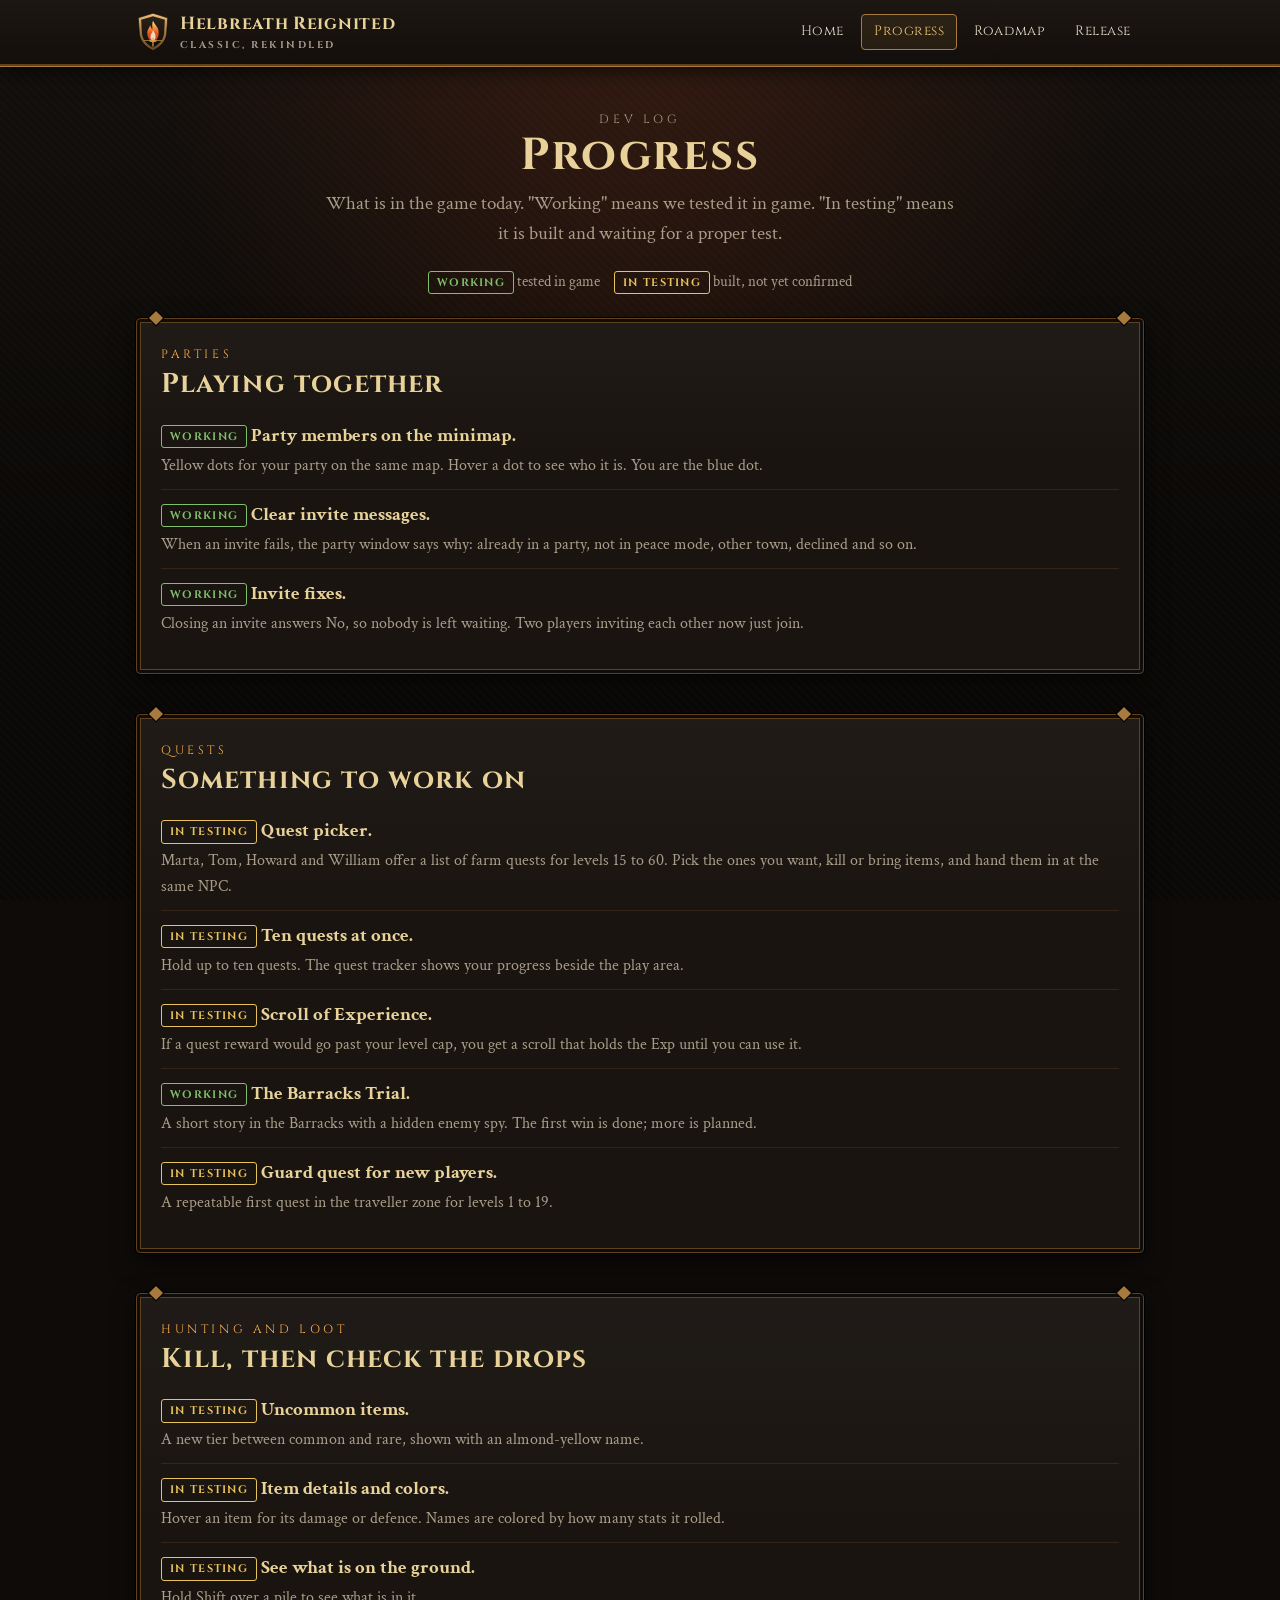
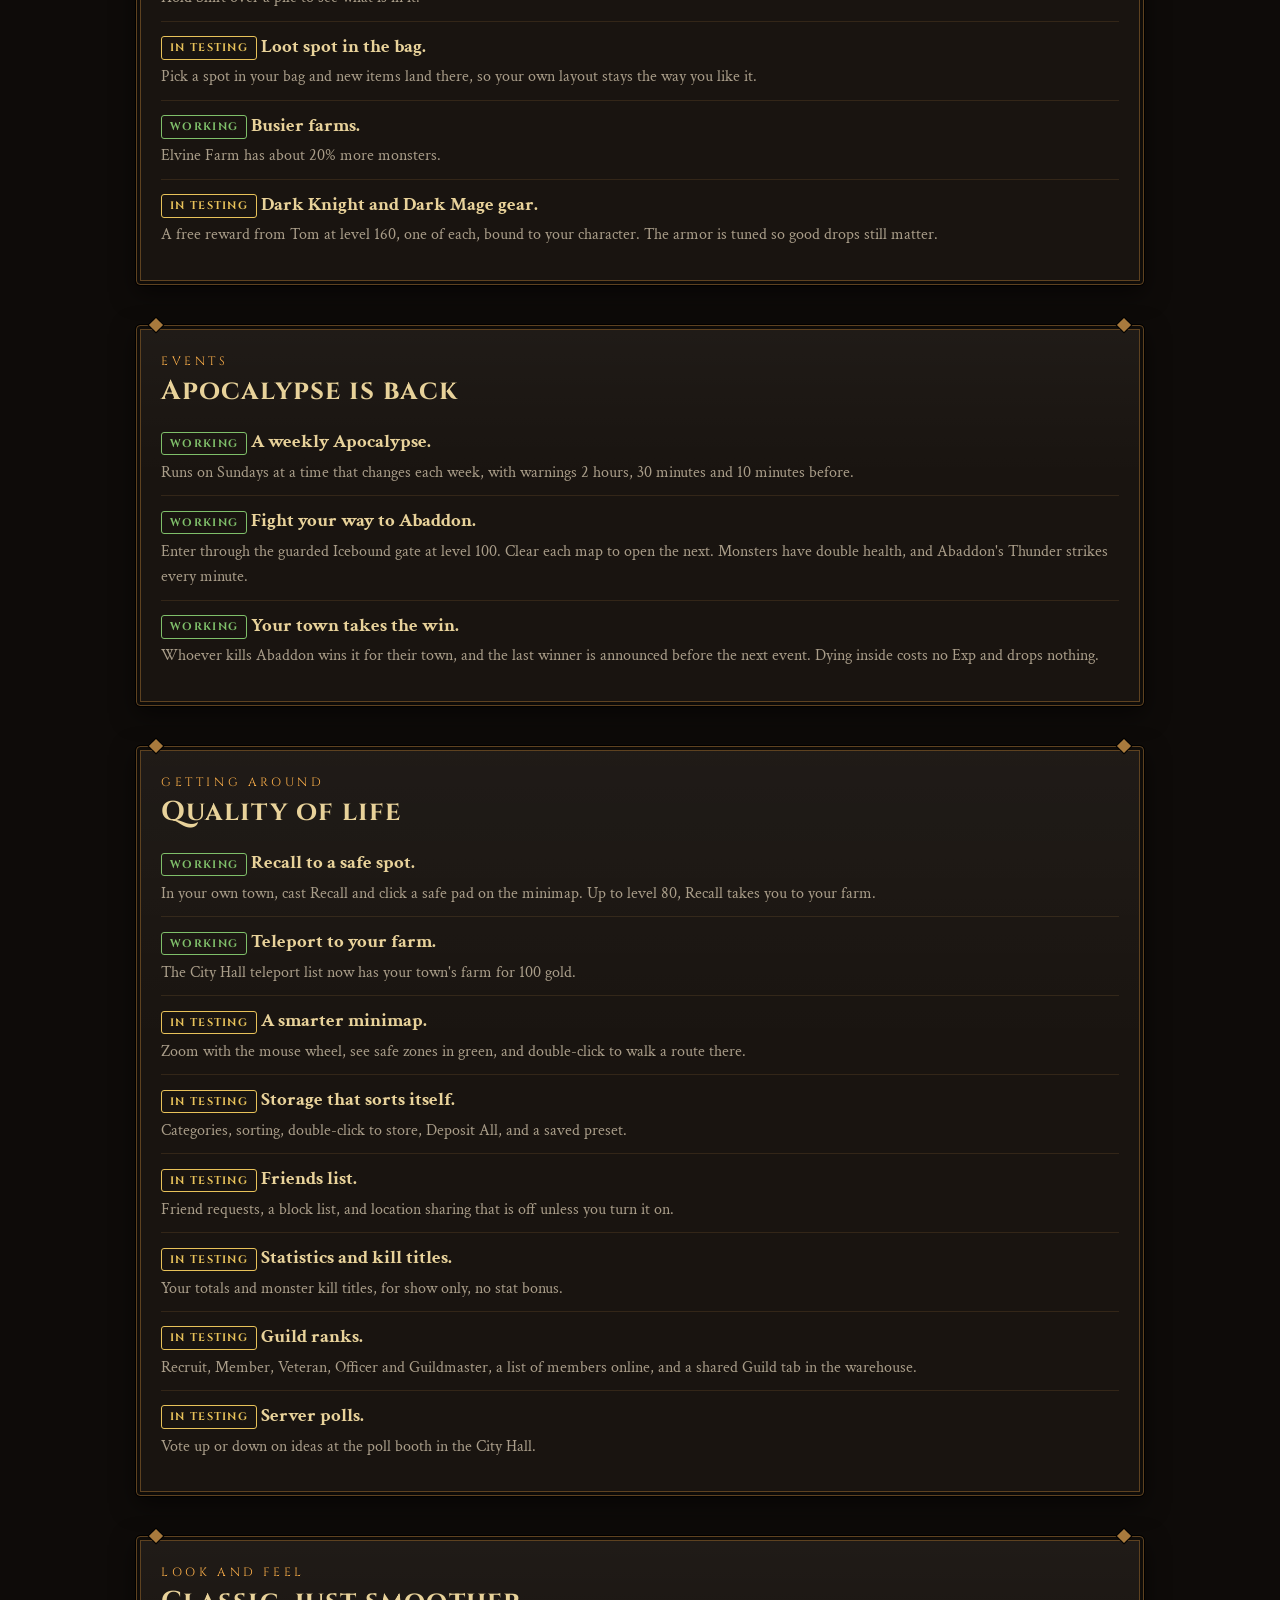
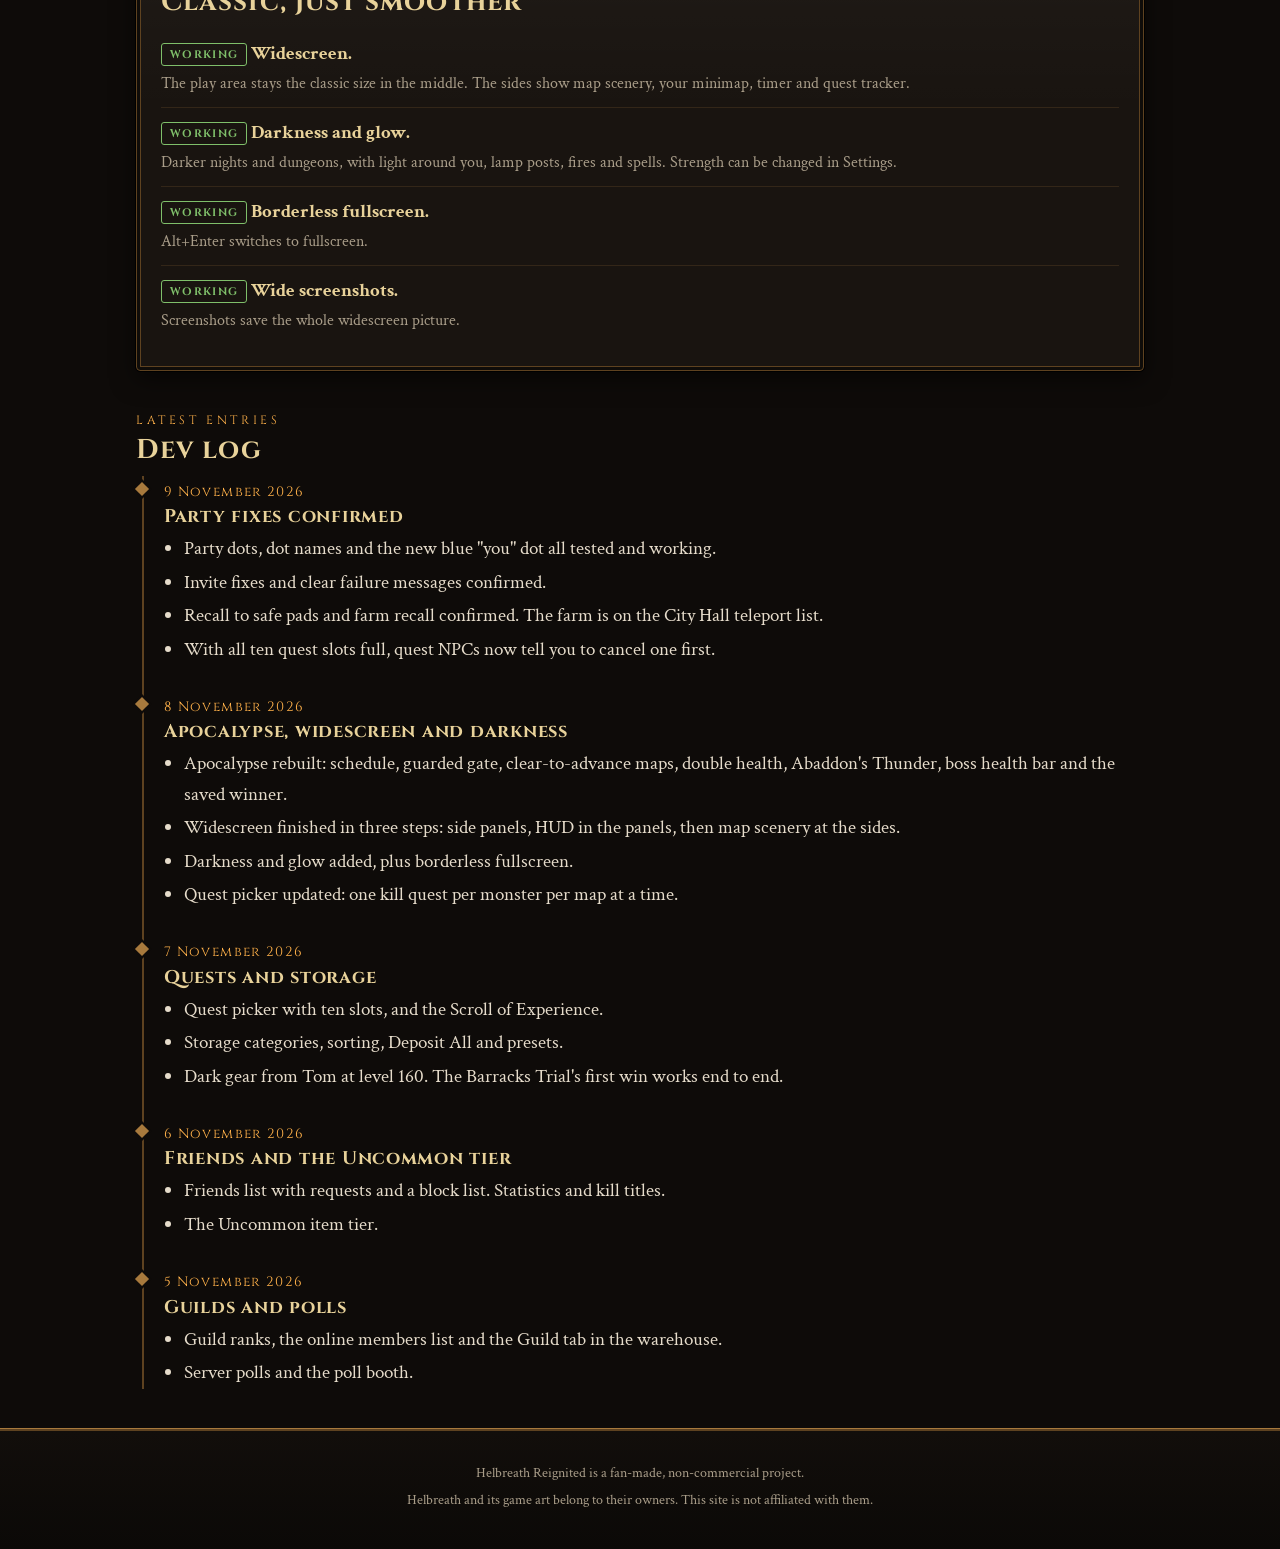
==== progress.html @ b77d5510 "First version of the Helbreath Reignited website Home, Progress and Roadmap pages, release date TBA." ====
<!doctype html>
<html lang="en">
<head>
  <meta charset="utf-8">
  <meta name="viewport" content="width=device-width, initial-scale=1">
  <title>Progress - Helbreath Reignited</title>
  <meta name="description" content="What is built, what is being tested, and the latest dev log for Helbreath Reignited.">
  <link rel="icon" href="img/logo.svg" type="image/svg+xml">
  <link rel="preconnect" href="https://fonts.googleapis.com">
  <link rel="preconnect" href="https://fonts.gstatic.com" crossorigin>
  <link href="https://fonts.googleapis.com/css2?family=Cinzel:wght@500;700&family=Crimson+Text:ital,wght@0,400;0,600;1,400&display=swap" rel="stylesheet">
  <link rel="stylesheet" href="style.css">
</head>
<body>
  <header class="site-header">
    <div class="wrap">
      <a class="brand" href="index.html"><img src="img/logo.svg" alt="" width="34" height="40"><span>Helbreath Reignited<small>CLASSIC, REKINDLED</small></span></a>
      <nav class="nav" aria-label="Main">
        <a href="index.html">Home</a>
        <a href="progress.html" aria-current="page">Progress</a>
        <a href="roadmap.html">Roadmap</a>
        <a href="index.html#release">Release</a>
      </nav>
    </div>
  </header>

  <main class="wrap">
    <div class="page-title">
      <p class="eyebrow">Dev log</p>
      <h1>Progress</h1>
      <p>What is in the game today. "Working" means we tested it in game. "In testing" means it is built and waiting for a proper test.</p>
    </div>

    <div class="legend">
      <span><span class="tag ok">Working</span> tested in game</span>
      <span><span class="tag test">In testing</span> built, not yet confirmed</span>
    </div>

    <section class="panel">
      <p class="eyebrow">Parties</p>
      <h2>Playing together</h2>
      <ul class="list">
        <li><span class="tag ok">Working</span> <strong>Party members on the minimap.</strong><p>Yellow dots for your party on the same map. Hover a dot to see who it is. You are the blue dot.</p></li>
        <li><span class="tag ok">Working</span> <strong>Clear invite messages.</strong><p>When an invite fails, the party window says why: already in a party, not in peace mode, other town, declined and so on.</p></li>
        <li><span class="tag ok">Working</span> <strong>Invite fixes.</strong><p>Closing an invite answers No, so nobody is left waiting. Two players inviting each other now just join.</p></li>
      </ul>
    </section>

    <section class="panel">
      <p class="eyebrow">Quests</p>
      <h2>Something to work on</h2>
      <ul class="list">
        <li><span class="tag test">In testing</span> <strong>Quest picker.</strong><p>Marta, Tom, Howard and William offer a list of farm quests for levels 15 to 60. Pick the ones you want, kill or bring items, and hand them in at the same NPC.</p></li>
        <li><span class="tag test">In testing</span> <strong>Ten quests at once.</strong><p>Hold up to ten quests. The quest tracker shows your progress beside the play area.</p></li>
        <li><span class="tag test">In testing</span> <strong>Scroll of Experience.</strong><p>If a quest reward would go past your level cap, you get a scroll that holds the Exp until you can use it.</p></li>
        <li><span class="tag ok">Working</span> <strong>The Barracks Trial.</strong><p>A short story in the Barracks with a hidden enemy spy. The first win is done; more is planned.</p></li>
        <li><span class="tag test">In testing</span> <strong>Guard quest for new players.</strong><p>A repeatable first quest in the traveller zone for levels 1 to 19.</p></li>
      </ul>
    </section>

    <section class="panel">
      <p class="eyebrow">Hunting and loot</p>
      <h2>Kill, then check the drops</h2>
      <ul class="list">
        <li><span class="tag test">In testing</span> <strong>Uncommon items.</strong><p>A new tier between common and rare, shown with an almond-yellow name.</p></li>
        <li><span class="tag test">In testing</span> <strong>Item details and colors.</strong><p>Hover an item for its damage or defence. Names are colored by how many stats it rolled.</p></li>
        <li><span class="tag test">In testing</span> <strong>See what is on the ground.</strong><p>Hold Shift over a pile to see what is in it.</p></li>
        <li><span class="tag test">In testing</span> <strong>Loot spot in the bag.</strong><p>Pick a spot in your bag and new items land there, so your own layout stays the way you like it.</p></li>
        <li><span class="tag ok">Working</span> <strong>Busier farms.</strong><p>Elvine Farm has about 20% more monsters.</p></li>
        <li><span class="tag test">In testing</span> <strong>Dark Knight and Dark Mage gear.</strong><p>A free reward from Tom at level 160, one of each, bound to your character. The armor is tuned so good drops still matter.</p></li>
      </ul>
    </section>

    <section class="panel">
      <p class="eyebrow">Events</p>
      <h2>Apocalypse is back</h2>
      <ul class="list">
        <li><span class="tag ok">Working</span> <strong>A weekly Apocalypse.</strong><p>Runs on Sundays at a time that changes each week, with warnings 2 hours, 30 minutes and 10 minutes before.</p></li>
        <li><span class="tag ok">Working</span> <strong>Fight your way to Abaddon.</strong><p>Enter through the guarded Icebound gate at level 100. Clear each map to open the next. Monsters have double health, and Abaddon's Thunder strikes every minute.</p></li>
        <li><span class="tag ok">Working</span> <strong>Your town takes the win.</strong><p>Whoever kills Abaddon wins it for their town, and the last winner is announced before the next event. Dying inside costs no Exp and drops nothing.</p></li>
      </ul>
    </section>

    <section class="panel">
      <p class="eyebrow">Getting around</p>
      <h2>Quality of life</h2>
      <ul class="list">
        <li><span class="tag ok">Working</span> <strong>Recall to a safe spot.</strong><p>In your own town, cast Recall and click a safe pad on the minimap. Up to level 80, Recall takes you to your farm.</p></li>
        <li><span class="tag ok">Working</span> <strong>Teleport to your farm.</strong><p>The City Hall teleport list now has your town's farm for 100 gold.</p></li>
        <li><span class="tag test">In testing</span> <strong>A smarter minimap.</strong><p>Zoom with the mouse wheel, see safe zones in green, and double-click to walk a route there.</p></li>
        <li><span class="tag test">In testing</span> <strong>Storage that sorts itself.</strong><p>Categories, sorting, double-click to store, Deposit All, and a saved preset.</p></li>
        <li><span class="tag test">In testing</span> <strong>Friends list.</strong><p>Friend requests, a block list, and location sharing that is off unless you turn it on.</p></li>
        <li><span class="tag test">In testing</span> <strong>Statistics and kill titles.</strong><p>Your totals and monster kill titles, for show only, no stat bonus.</p></li>
        <li><span class="tag test">In testing</span> <strong>Guild ranks.</strong><p>Recruit, Member, Veteran, Officer and Guildmaster, a list of members online, and a shared Guild tab in the warehouse.</p></li>
        <li><span class="tag test">In testing</span> <strong>Server polls.</strong><p>Vote up or down on ideas at the poll booth in the City Hall.</p></li>
      </ul>
    </section>

    <section class="panel">
      <p class="eyebrow">Look and feel</p>
      <h2>Classic, just smoother</h2>
      <ul class="list">
        <li><span class="tag ok">Working</span> <strong>Widescreen.</strong><p>The play area stays the classic size in the middle. The sides show map scenery, your minimap, timer and quest tracker.</p></li>
        <li><span class="tag ok">Working</span> <strong>Darkness and glow.</strong><p>Darker nights and dungeons, with light around you, lamp posts, fires and spells. Strength can be changed in Settings.</p></li>
        <li><span class="tag ok">Working</span> <strong>Borderless fullscreen.</strong><p>Alt+Enter switches to fullscreen.</p></li>
        <li><span class="tag ok">Working</span> <strong>Wide screenshots.</strong><p>Screenshots save the whole widescreen picture.</p></li>
      </ul>
    </section>

    <section>
      <p class="eyebrow">Latest entries</p>
      <h2>Dev log</h2>
      <div class="log">
        <div class="log-entry">
          <time datetime="2026-11-09">9 November 2026</time>
          <h3>Party fixes confirmed</h3>
          <ul>
            <li>Party dots, dot names and the new blue "you" dot all tested and working.</li>
            <li>Invite fixes and clear failure messages confirmed.</li>
            <li>Recall to safe pads and farm recall confirmed. The farm is on the City Hall teleport list.</li>
            <li>With all ten quest slots full, quest NPCs now tell you to cancel one first.</li>
          </ul>
        </div>
        <div class="log-entry">
          <time datetime="2026-11-08">8 November 2026</time>
          <h3>Apocalypse, widescreen and darkness</h3>
          <ul>
            <li>Apocalypse rebuilt: schedule, guarded gate, clear-to-advance maps, double health, Abaddon's Thunder, boss health bar and the saved winner.</li>
            <li>Widescreen finished in three steps: side panels, HUD in the panels, then map scenery at the sides.</li>
            <li>Darkness and glow added, plus borderless fullscreen.</li>
            <li>Quest picker updated: one kill quest per monster per map at a time.</li>
          </ul>
        </div>
        <div class="log-entry">
          <time datetime="2026-11-07">7 November 2026</time>
          <h3>Quests and storage</h3>
          <ul>
            <li>Quest picker with ten slots, and the Scroll of Experience.</li>
            <li>Storage categories, sorting, Deposit All and presets.</li>
            <li>Dark gear from Tom at level 160. The Barracks Trial's first win works end to end.</li>
          </ul>
        </div>
        <div class="log-entry">
          <time datetime="2026-11-06">6 November 2026</time>
          <h3>Friends and the Uncommon tier</h3>
          <ul>
            <li>Friends list with requests and a block list. Statistics and kill titles.</li>
            <li>The Uncommon item tier.</li>
          </ul>
        </div>
        <div class="log-entry">
          <time datetime="2026-11-05">5 November 2026</time>
          <h3>Guilds and polls</h3>
          <ul>
            <li>Guild ranks, the online members list and the Guild tab in the warehouse.</li>
            <li>Server polls and the poll booth.</li>
          </ul>
        </div>
      </div>
    </section>
  </main>

  <footer class="site-footer">
    <div class="wrap">
      <p>Helbreath Reignited is a fan-made, non-commercial project.</p>
      <p>Helbreath and its game art belong to their owners. This site is not affiliated with them.</p>
    </div>
  </footer>
</body>
</html>
---- style.css ----
/* Helbreath Reignited - site styles. Plain CSS, no build step. */
:root {
  --bg: #0e0b09;
  --stone: #1c1713;
  --stone-2: #26201a;
  --panel: #191410;
  --bronze: #a87a3d;
  --bronze-hi: #d9a85a;
  --bronze-lo: #5e4220;
  --gold: #f0c674;
  --almond: #e8d29a;
  --ember: #e2582a;
  --ember-hi: #ffb14a;
  --text: #e6dccb;
  --muted: #a99d89;
  --ok: #7fbf6a;
  --test: #e8c25a;
  --plan: #7f9fd6;
  --radius: 4px;
  --wrap: 1040px;
}

* { box-sizing: border-box; }
html { scroll-behavior: smooth; }
body {
  margin: 0;
  color: var(--text);
  background-color: var(--bg);
  background-image:
    radial-gradient(ellipse at 50% -10%, rgba(226, 88, 42, 0.18), transparent 55%),
    repeating-linear-gradient(45deg, rgba(255,255,255,0.012) 0 2px, transparent 2px 6px),
    linear-gradient(180deg, #14100d, #0b0907 60%);
  background-attachment: fixed;
  font-family: "Crimson Text", Georgia, "Times New Roman", serif;
  font-size: 19px;
  line-height: 1.6;
}
img { max-width: 100%; display: block; }
a { color: var(--gold); }
a:hover { color: var(--ember-hi); }

h1, h2, h3, .brand, .nav a, .btn, .tag, .eyebrow {
  font-family: "Cinzel", Georgia, serif;
  letter-spacing: 0.04em;
}
h1, h2, h3 { color: var(--almond); line-height: 1.2; font-weight: 700; }
h2 { font-size: 1.7rem; margin: 0 0 0.6rem; }
h3 { font-size: 1.15rem; margin: 0 0 0.3rem; }

.wrap { max-width: var(--wrap); margin: 0 auto; padding: 0 16px; }

/* Header */
.site-header {
  position: sticky; top: 0; z-index: 10;
  background: linear-gradient(180deg, #1d1712, #120e0b);
  border-bottom: 2px solid var(--bronze-lo);
  box-shadow: 0 1px 0 var(--bronze), 0 6px 18px rgba(0,0,0,0.6);
}
.site-header .wrap {
  display: flex; align-items: center; justify-content: space-between;
  gap: 12px; flex-wrap: wrap; padding-top: 10px; padding-bottom: 10px;
}
.brand {
  display: flex; align-items: center; gap: 10px;
  color: var(--almond); text-decoration: none; font-weight: 700; font-size: 1.1rem;
}
.brand svg { width: 34px; height: 40px; flex: none; }
.brand small { display: block; font-size: 0.62rem; color: var(--muted); letter-spacing: 0.25em; }
.nav { display: flex; gap: 4px; flex-wrap: wrap; }
.nav a {
  color: var(--text); text-decoration: none; font-size: 0.85rem;
  padding: 6px 12px; border: 1px solid transparent; border-radius: var(--radius);
}
.nav a:hover { border-color: var(--bronze-lo); color: var(--gold); }
.nav a[aria-current="page"] {
  border-color: var(--bronze); color: var(--gold);
  background: rgba(168, 122, 61, 0.12);
}

/* Hero */
.hero { text-align: center; padding: 64px 0 40px; }
.hero .logo { width: 120px; height: 140px; margin: 0 auto 8px; filter: drop-shadow(0 0 24px rgba(226,88,42,0.45)); }
.hero h1 {
  font-size: clamp(2.2rem, 7vw, 4rem); margin: 0;
  background: linear-gradient(180deg, #fff1cf, var(--gold) 45%, var(--bronze) 100%);
  -webkit-background-clip: text; background-clip: text; color: transparent;
  text-shadow: none;
}
.hero .sub { font-family: "Cinzel", serif; color: var(--ember-hi); letter-spacing: 0.35em; font-size: 0.9rem; margin: 6px 0 18px; }
.hero p.lead { max-width: 640px; margin: 0 auto 26px; font-size: 1.2rem; color: var(--text); }
.cta { display: flex; gap: 12px; justify-content: center; flex-wrap: wrap; }

.btn {
  display: inline-block; text-decoration: none; font-size: 0.85rem; font-weight: 700;
  padding: 10px 20px; border-radius: var(--radius);
  color: #1a120a; background: linear-gradient(180deg, var(--bronze-hi), var(--bronze));
  border: 1px solid #3a2810; box-shadow: inset 0 1px 0 rgba(255,255,255,0.35), 0 2px 6px rgba(0,0,0,0.5);
}
.btn:hover { color: #1a120a; background: linear-gradient(180deg, #f2c27a, var(--bronze-hi)); }
.btn.ghost { color: var(--almond); background: transparent; border-color: var(--bronze); box-shadow: none; }
.btn.ghost:hover { color: var(--gold); background: rgba(168,122,61,0.12); }
.btn.disabled { opacity: 0.55; pointer-events: none; }

/* Stone panel, like the game's dialog frames */
.panel {
  position: relative;
  background:
    linear-gradient(180deg, rgba(255,255,255,0.03), transparent 40%),
    var(--panel);
  border: 1px solid var(--bronze-lo);
  outline: 1px solid #000; outline-offset: 0;
  box-shadow: inset 0 0 0 3px #0f0c09, inset 0 0 0 4px var(--bronze-lo), 0 8px 24px rgba(0,0,0,0.55);
  border-radius: var(--radius);
  padding: 26px 24px;
}
.panel::before, .panel::after {
  content: ""; position: absolute; width: 10px; height: 10px;
  background: var(--bronze); transform: rotate(45deg); top: -6px;
  box-shadow: 0 0 0 1px #000;
}
.panel::before { left: 14px; }
.panel::after { right: 14px; }

section { margin: 0 0 40px; }
.eyebrow { color: var(--ember-hi); font-size: 0.75rem; letter-spacing: 0.3em; text-transform: uppercase; margin: 0 0 4px; }
.page-title { padding: 44px 0 20px; text-align: center; }
.page-title h1 { font-size: clamp(1.9rem, 5vw, 2.8rem); margin: 0 0 6px; }
.page-title p { color: var(--muted); max-width: 640px; margin: 0 auto; }

.grid { display: grid; gap: 18px; }
.grid.three { grid-template-columns: repeat(auto-fit, minmax(240px, 1fr)); }
.grid.two { grid-template-columns: repeat(auto-fit, minmax(300px, 1fr)); }

.pillar { text-align: center; }
.pillar .icon { font-size: 2rem; line-height: 1; margin-bottom: 8px; color: var(--gold); }
.pillar p { margin: 0; color: var(--muted); }

/* Screenshot placeholders */
.shots { display: grid; gap: 14px; grid-template-columns: repeat(auto-fit, minmax(240px, 1fr)); }
.shot {
  aspect-ratio: 16 / 9; border: 1px solid var(--bronze-lo); border-radius: var(--radius);
  background:
    repeating-linear-gradient(135deg, rgba(168,122,61,0.07) 0 10px, transparent 10px 20px),
    #120e0b;
  display: flex; align-items: center; justify-content: center;
  color: var(--muted); font-family: "Cinzel", serif; font-size: 0.8rem; letter-spacing: 0.15em;
  overflow: hidden;
}
.shot img { width: 100%; height: 100%; object-fit: cover; }

/* Release */
.release { text-align: center; }
.release .date {
  font-family: "Cinzel", serif; font-size: clamp(2.4rem, 8vw, 3.6rem); font-weight: 700;
  color: var(--gold); margin: 4px 0; text-shadow: 0 0 22px rgba(226,88,42,0.4);
}
.release .note { color: var(--muted); font-size: 1rem; margin: 0 0 22px; }
.stages { display: flex; justify-content: center; gap: 0; flex-wrap: wrap; margin: 0 auto; max-width: 720px; }
.stage { flex: 1 1 160px; padding: 10px 8px; position: relative; }
.stage .dot {
  width: 18px; height: 18px; margin: 0 auto 6px; border-radius: 50%;
  border: 2px solid var(--bronze); background: #120e0b;
}
.stage.now .dot { background: var(--ember); border-color: var(--ember-hi); box-shadow: 0 0 12px var(--ember); }
.stage.done .dot { background: var(--bronze); }
.stage b { display: block; font-family: "Cinzel", serif; color: var(--almond); font-size: 0.9rem; }
.stage span { color: var(--muted); font-size: 0.9rem; }

/* Status lists */
.tag {
  display: inline-block; font-size: 0.68rem; font-weight: 700; letter-spacing: 0.12em;
  text-transform: uppercase; padding: 2px 8px; border-radius: 3px; vertical-align: middle;
  border: 1px solid currentColor;
}
.tag.ok { color: var(--ok); }
.tag.test { color: var(--test); }
.tag.plan { color: var(--plan); }
.tag.idea { color: var(--muted); }

.list { list-style: none; margin: 0; padding: 0; }
.list li { padding: 10px 0; border-top: 1px solid rgba(168,122,61,0.18); }
.list li:first-child { border-top: 0; }
.list li strong { color: var(--almond); }
.list li p { margin: 2px 0 0; color: var(--muted); font-size: 1rem; }

.legend { display: flex; gap: 14px; flex-wrap: wrap; justify-content: center; margin: 0 0 24px; color: var(--muted); font-size: 0.95rem; }

/* Dev log */
.log { border-left: 2px solid var(--bronze-lo); margin-left: 6px; padding-left: 20px; }
.log-entry { position: relative; margin-bottom: 26px; }
.log-entry::before {
  content: ""; position: absolute; left: -27px; top: 8px; width: 10px; height: 10px;
  background: var(--bronze); transform: rotate(45deg); box-shadow: 0 0 0 2px var(--bg);
}
.log-entry time { font-family: "Cinzel", serif; color: var(--ember-hi); font-size: 0.85rem; letter-spacing: 0.1em; }
.log-entry ul { margin: 6px 0 0; padding-left: 20px; }
.log-entry li { margin: 3px 0; }

.callout { border-left: 3px solid var(--ember); padding: 10px 16px; background: rgba(226,88,42,0.07); margin: 0 0 24px; }

/* Footer */
.site-footer {
  margin-top: 40px; padding: 26px 0 34px; text-align: center; color: var(--muted); font-size: 0.9rem;
  border-top: 2px solid var(--bronze-lo); box-shadow: 0 -1px 0 var(--bronze);
  background: linear-gradient(180deg, #120e0b, #0b0907);
}
.site-footer p { margin: 4px 0; }

@media (max-width: 560px) {
  body { font-size: 17px; }
  .site-header .wrap { justify-content: center; }
  .panel { padding: 22px 16px; }
  .hero { padding-top: 40px; }
}
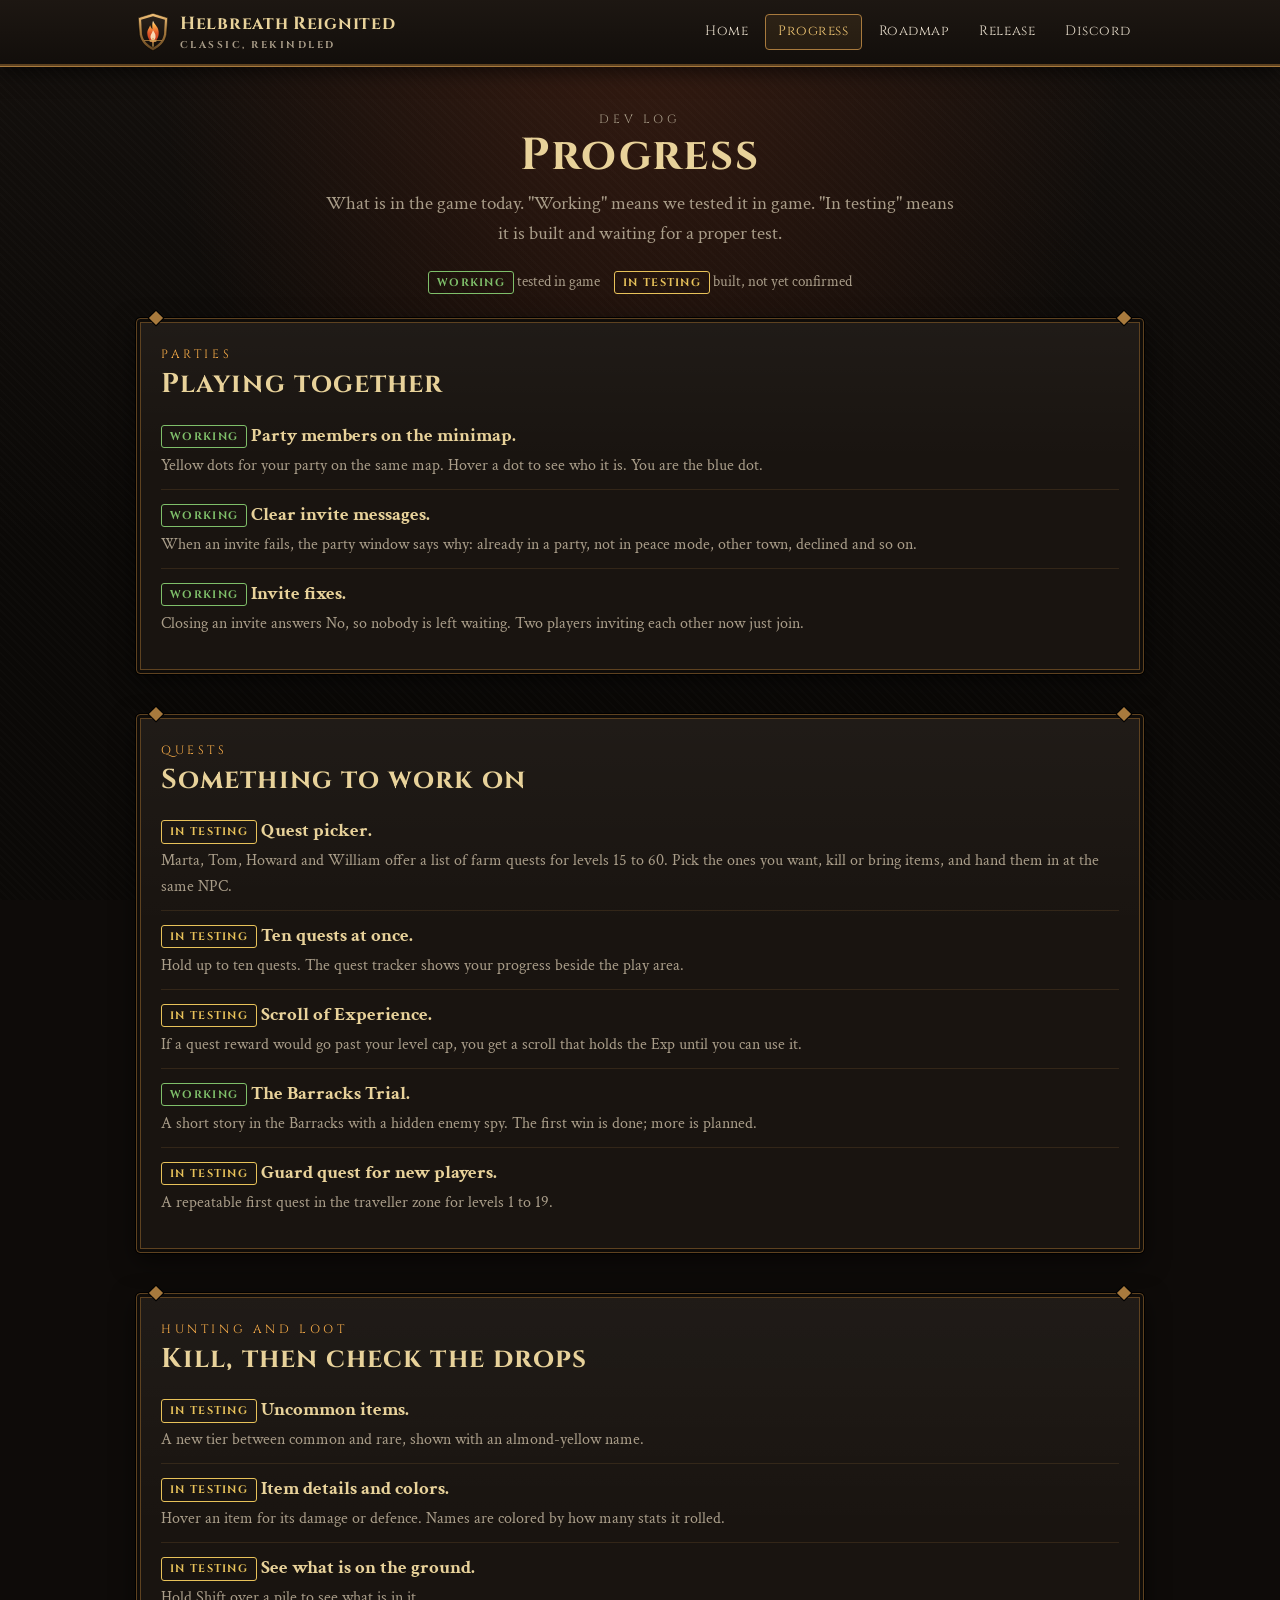
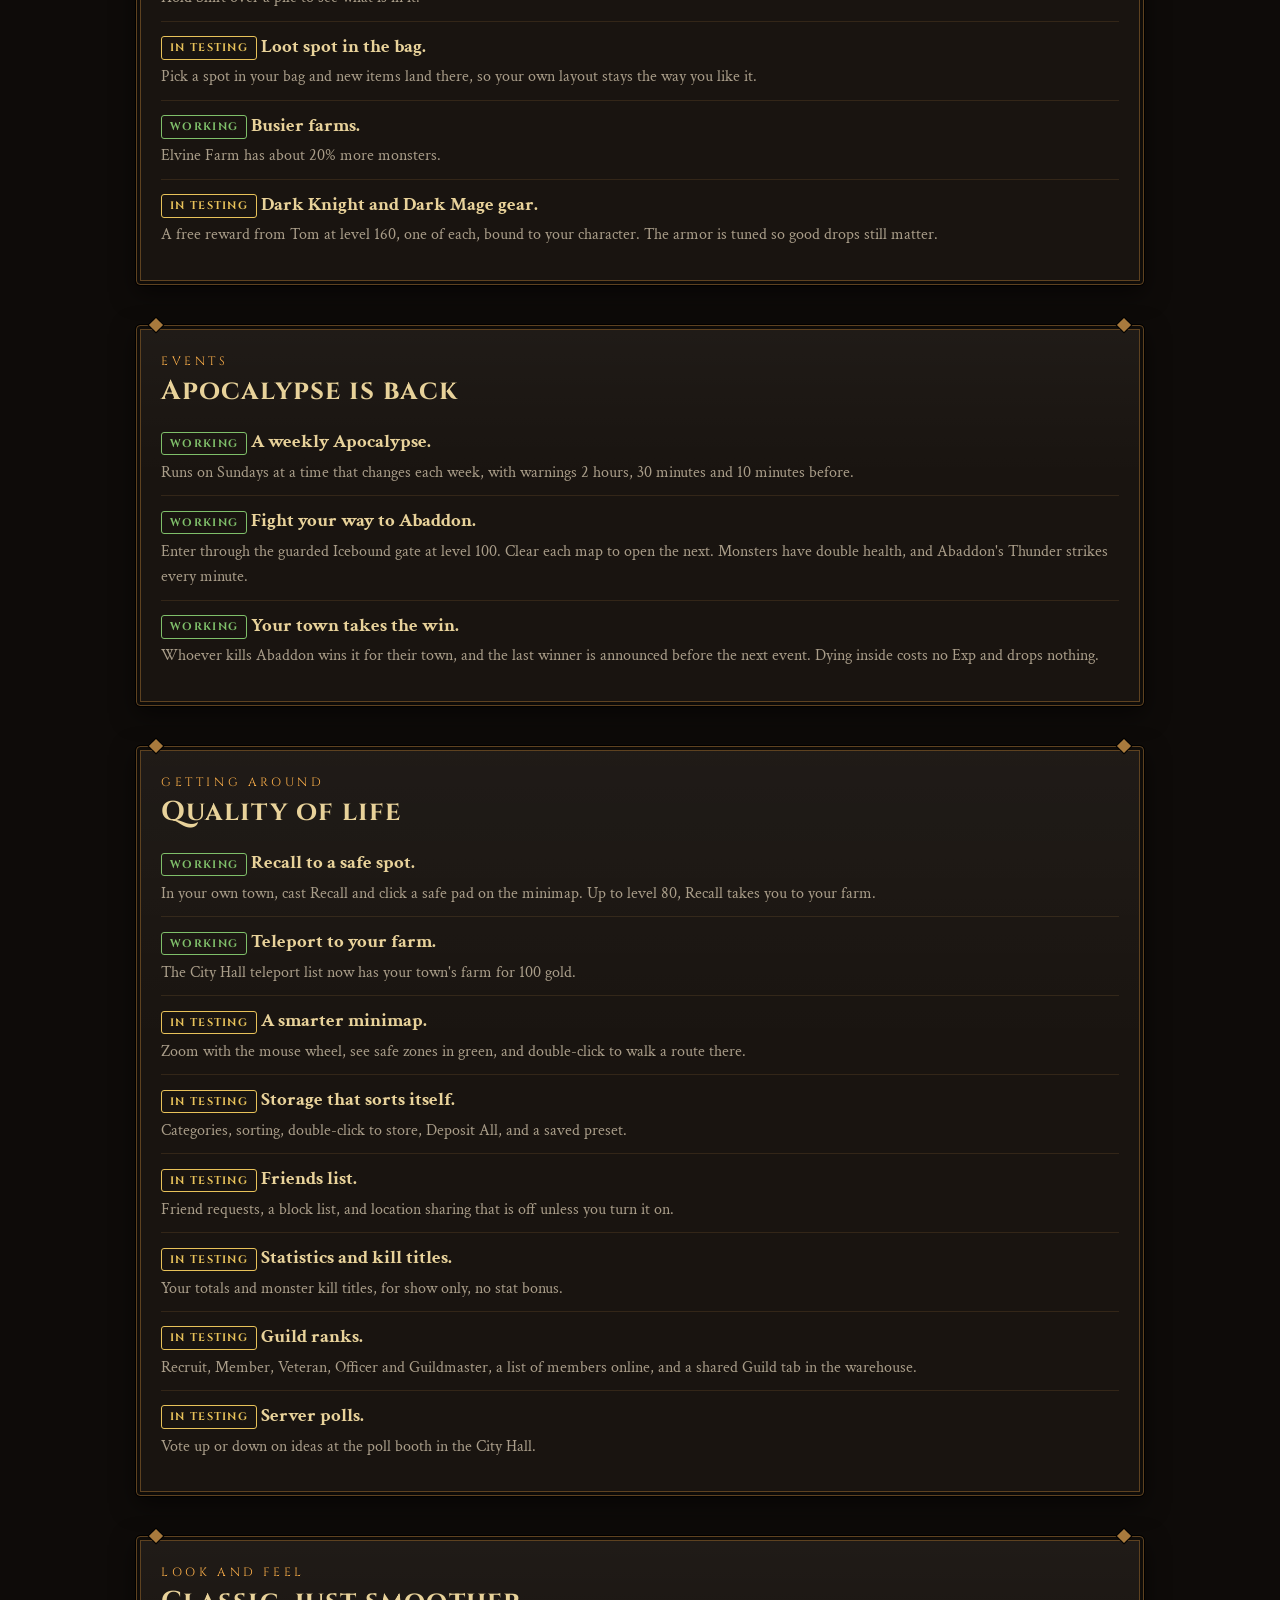
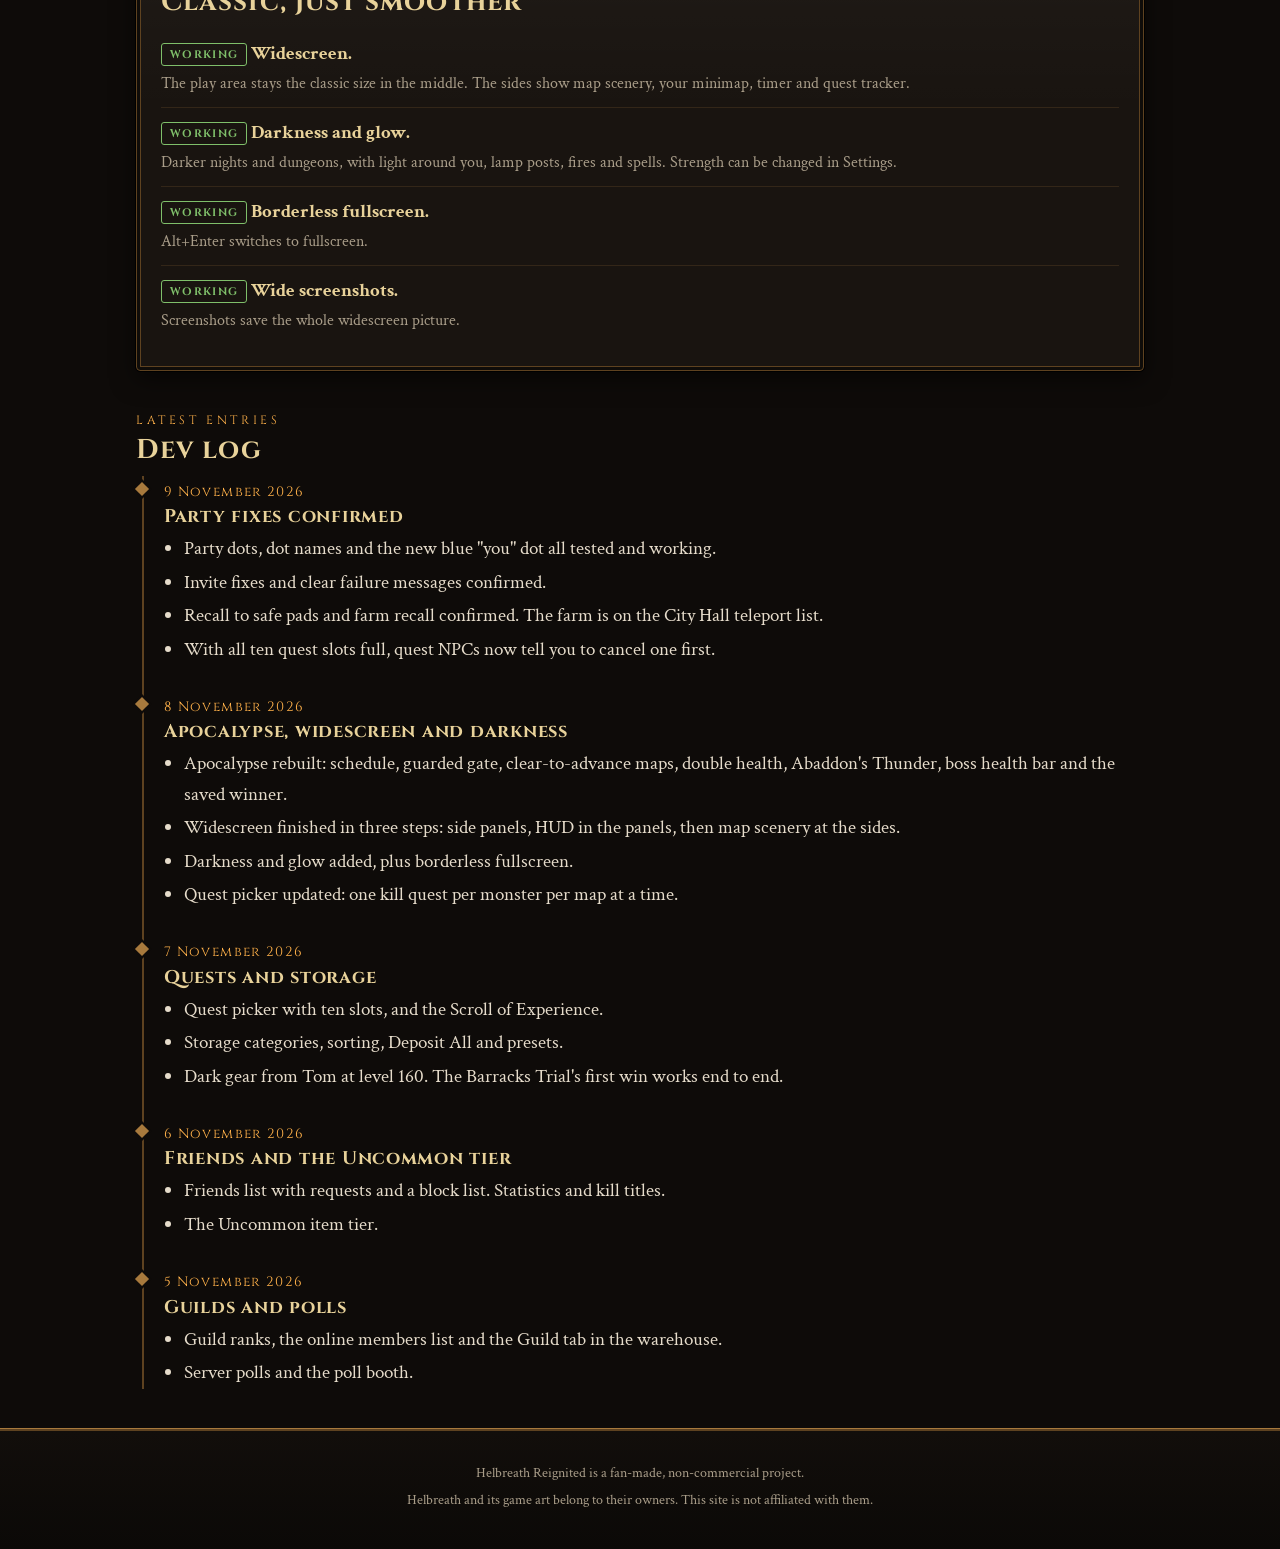
==== commit 7731fa26: "Add the Discord invite to the site Co-Authored-By: Claude Opus 5.5 <noreply@anthropic.com>" ====
--- a/progress.html
+++ b/progress.html
@@ -20,6 +20,7 @@
         <a href="progress.html" aria-current="page">Progress</a>
         <a href="roadmap.html">Roadmap</a>
         <a href="index.html#release">Release</a>
+        <a href="https://discord.gg/uV5yuFQMHM" target="_blank" rel="noopener">Discord</a>
       </nav>
     </div>
   </header>
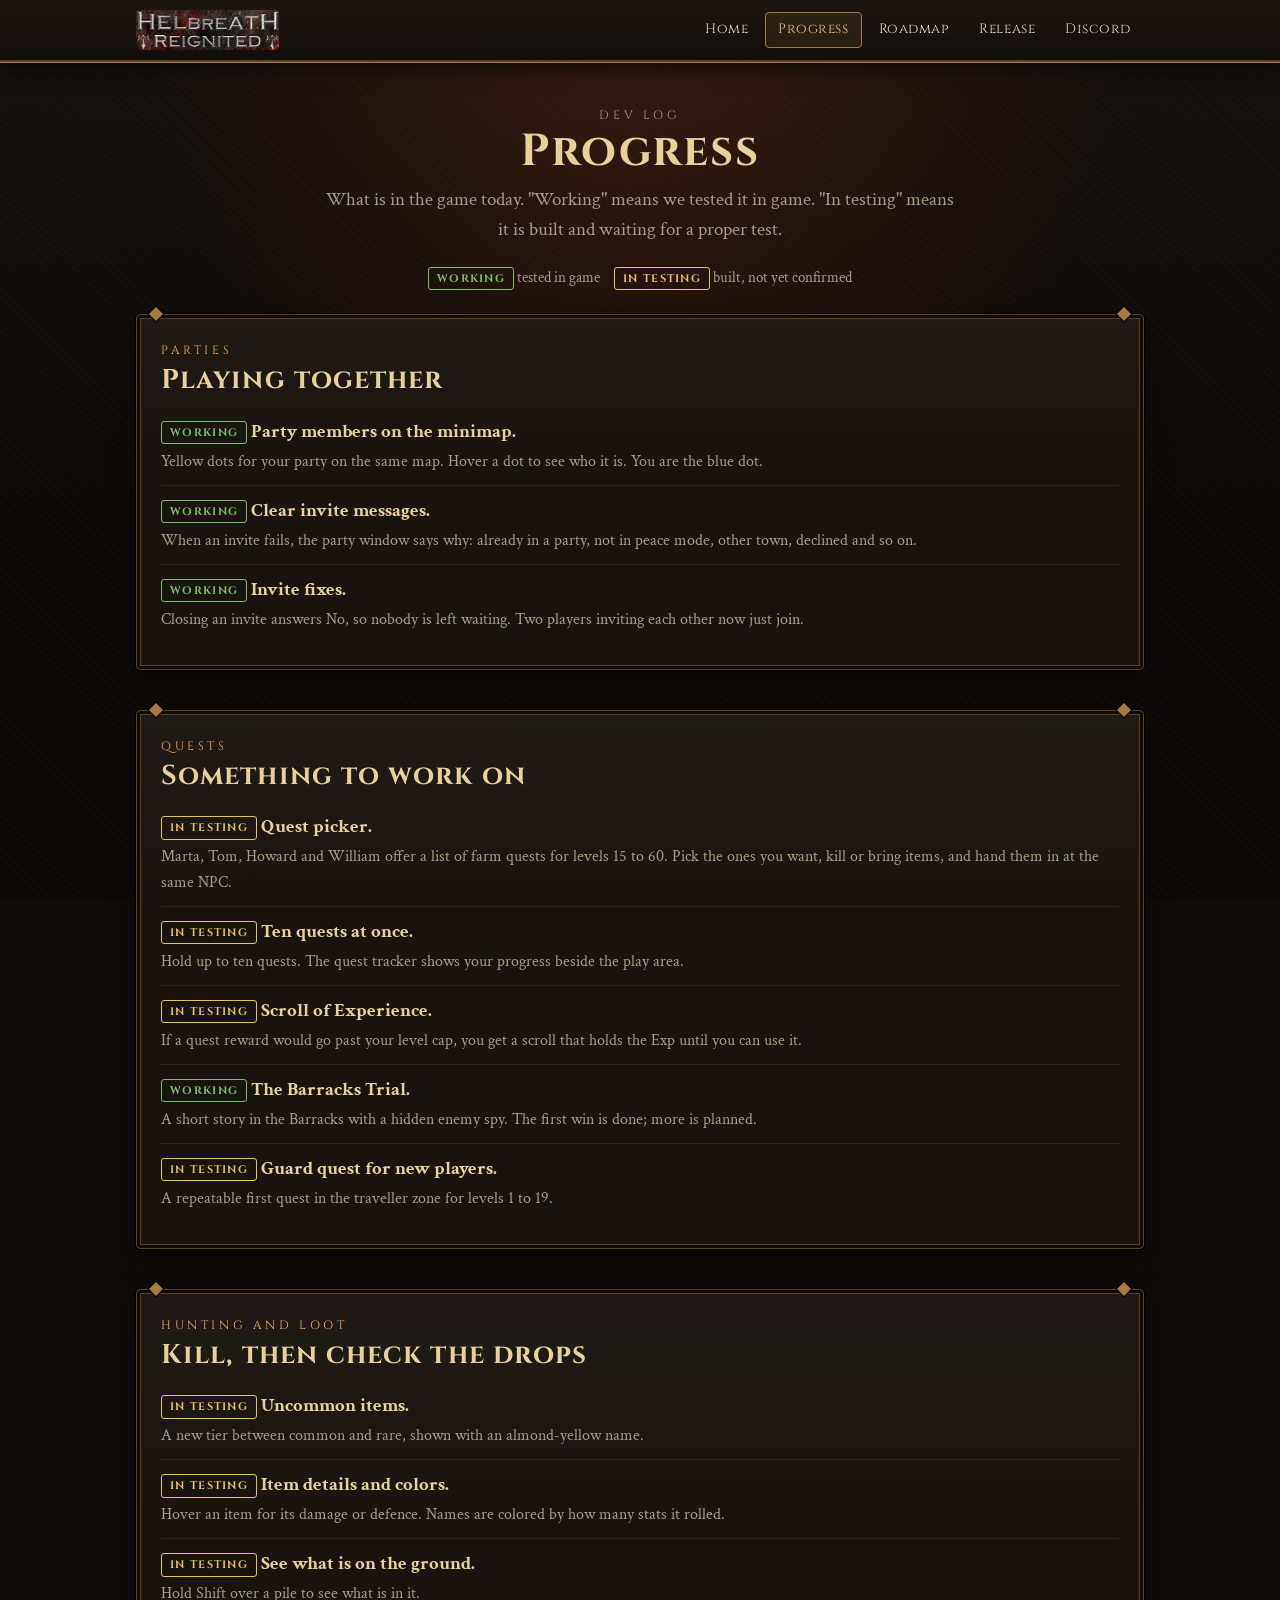
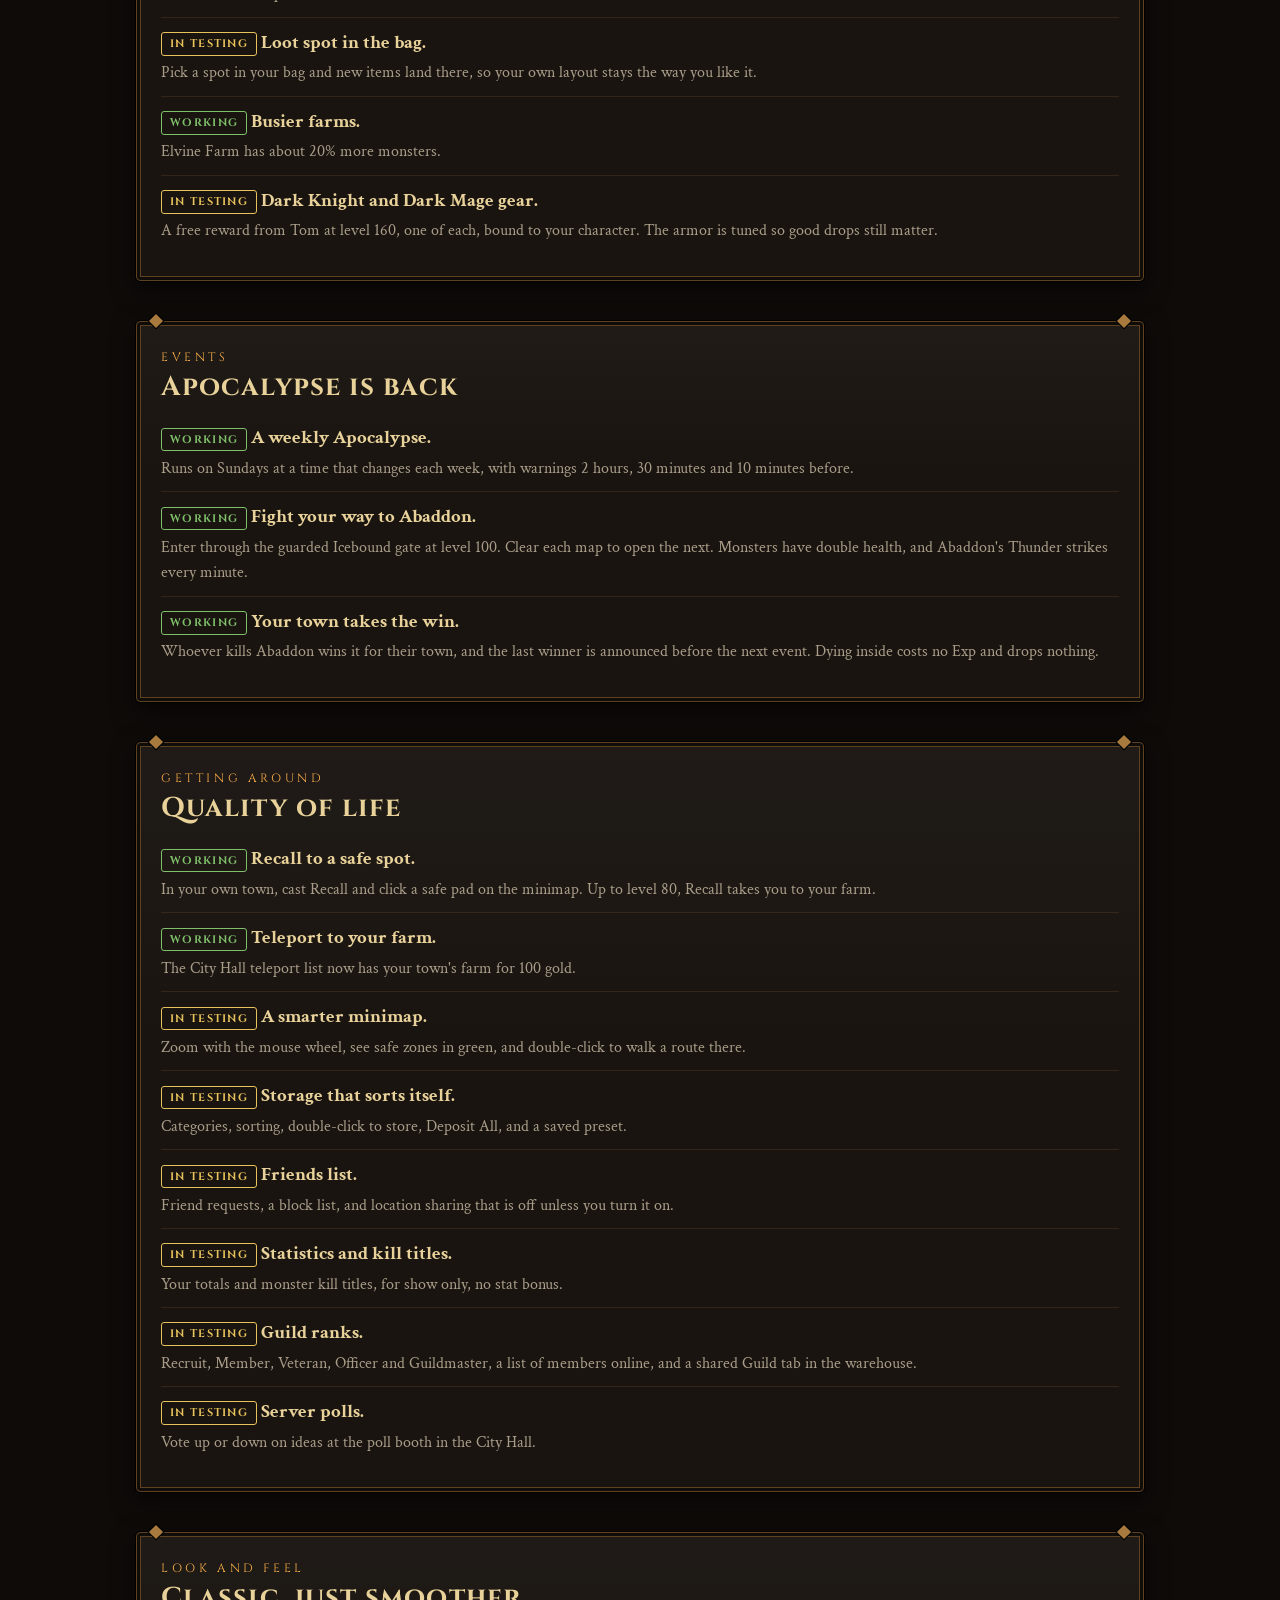
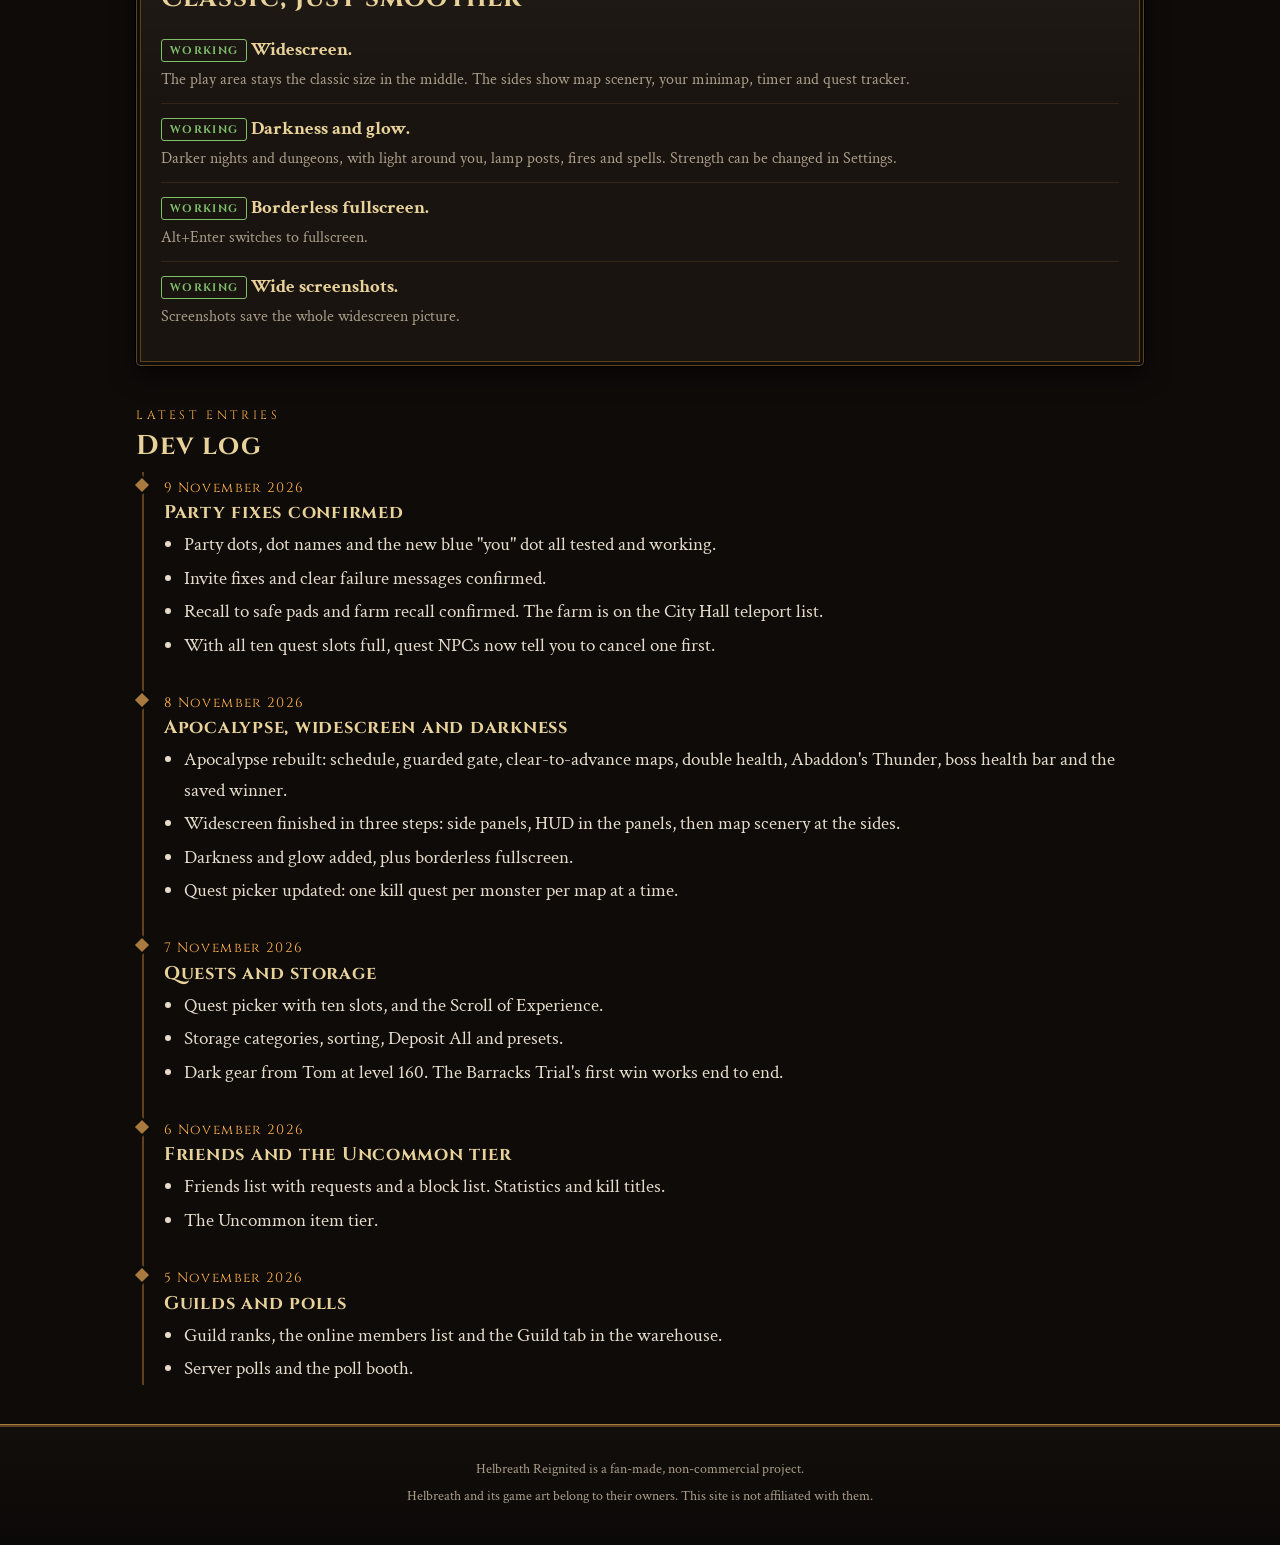
==== commit 4bdfcdd5: "Use the Reignited title art for the banner, logo and icon Co-Authored-By: Claude Opus 5.5 <noreply@a" ====
--- a/progress.html
+++ b/progress.html
@@ -5,7 +5,7 @@
   <meta name="viewport" content="width=device-width, initial-scale=1">
   <title>Progress - Helbreath Reignited</title>
   <meta name="description" content="What is built, what is being tested, and the latest dev log for Helbreath Reignited.">
-  <link rel="icon" href="img/logo.svg" type="image/svg+xml">
+  <link rel="icon" href="img/favicon.png" type="image/png">
   <link rel="preconnect" href="https://fonts.googleapis.com">
   <link rel="preconnect" href="https://fonts.gstatic.com" crossorigin>
   <link href="https://fonts.googleapis.com/css2?family=Cinzel:wght@500;700&family=Crimson+Text:ital,wght@0,400;0,600;1,400&display=swap" rel="stylesheet">
@@ -14,7 +14,7 @@
 <body>
   <header class="site-header">
     <div class="wrap">
-      <a class="brand" href="index.html"><img src="img/logo.svg" alt="" width="34" height="40"><span>Helbreath Reignited<small>CLASSIC, REKINDLED</small></span></a>
+      <a class="brand" href="index.html"><img src="img/title.jpg" alt="Helbreath Reignited" width="144" height="40"></a>
       <nav class="nav" aria-label="Main">
         <a href="index.html">Home</a>
         <a href="progress.html" aria-current="page">Progress</a>
--- a/style.css
+++ b/style.css
@@ -64,7 +64,16 @@
   display: flex; align-items: center; gap: 10px;
   color: var(--almond); text-decoration: none; font-weight: 700; font-size: 1.1rem;
 }
-.brand svg { width: 34px; height: 40px; flex: none; }
+.brand img { height: 40px; width: auto; border-radius: 3px; }
+.hero-art {
+  width: 100%; height: auto; margin: 0 auto 4px; border-radius: var(--radius);
+  border: 1px solid var(--bronze-lo);
+  box-shadow: 0 0 0 3px #0f0c09, 0 0 0 4px var(--bronze-lo), 0 0 40px rgba(226,88,42,0.25);
+}
+.visually-hidden {
+  position: absolute; width: 1px; height: 1px; overflow: hidden;
+  clip: rect(0 0 0 0); white-space: nowrap;
+}
 .brand small { display: block; font-size: 0.62rem; color: var(--muted); letter-spacing: 0.25em; }
 .nav { display: flex; gap: 4px; flex-wrap: wrap; }
 .nav a {
@@ -78,7 +87,7 @@
 }
 
 /* Hero */
-.hero { text-align: center; padding: 64px 0 40px; }
+.hero { text-align: center; padding: 28px 0 40px; }
 .hero .logo { width: 120px; height: 140px; margin: 0 auto 8px; filter: drop-shadow(0 0 24px rgba(226,88,42,0.45)); }
 .hero h1 {
   font-size: clamp(2.2rem, 7vw, 4rem); margin: 0;
